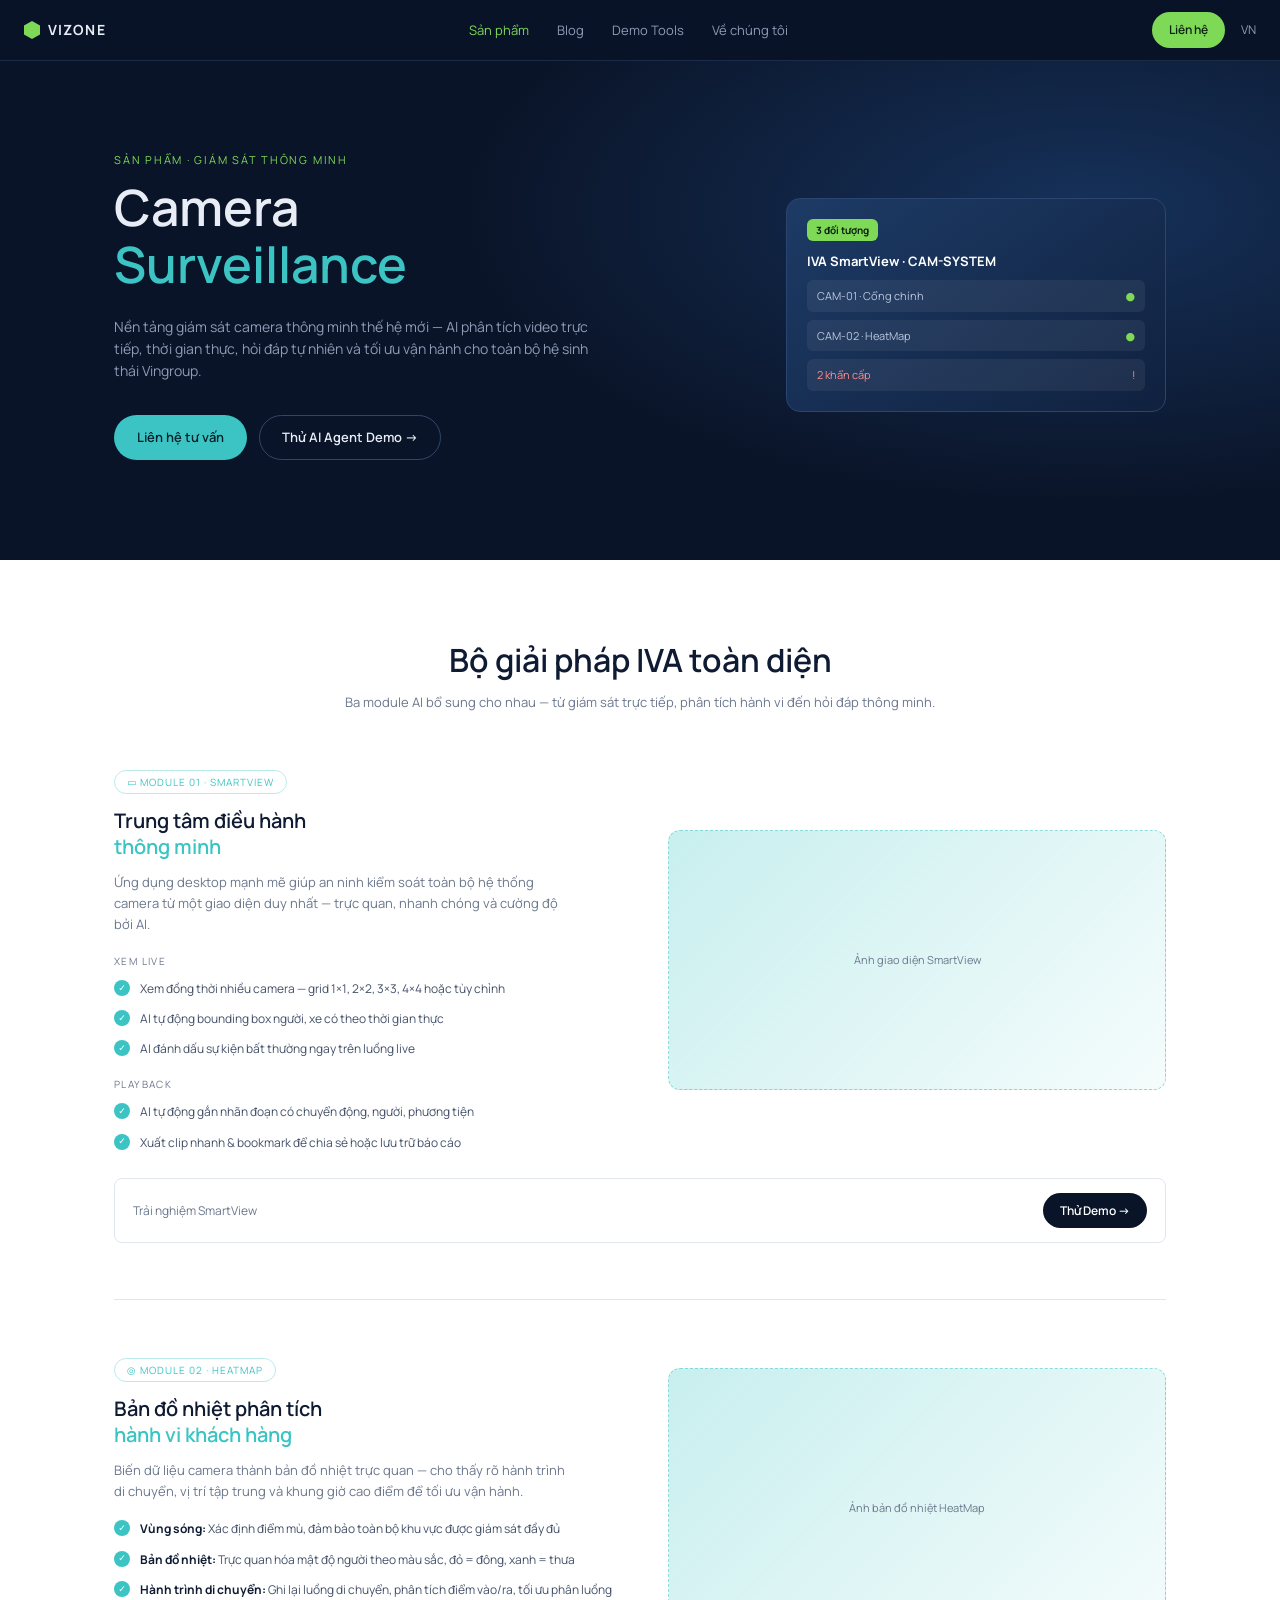
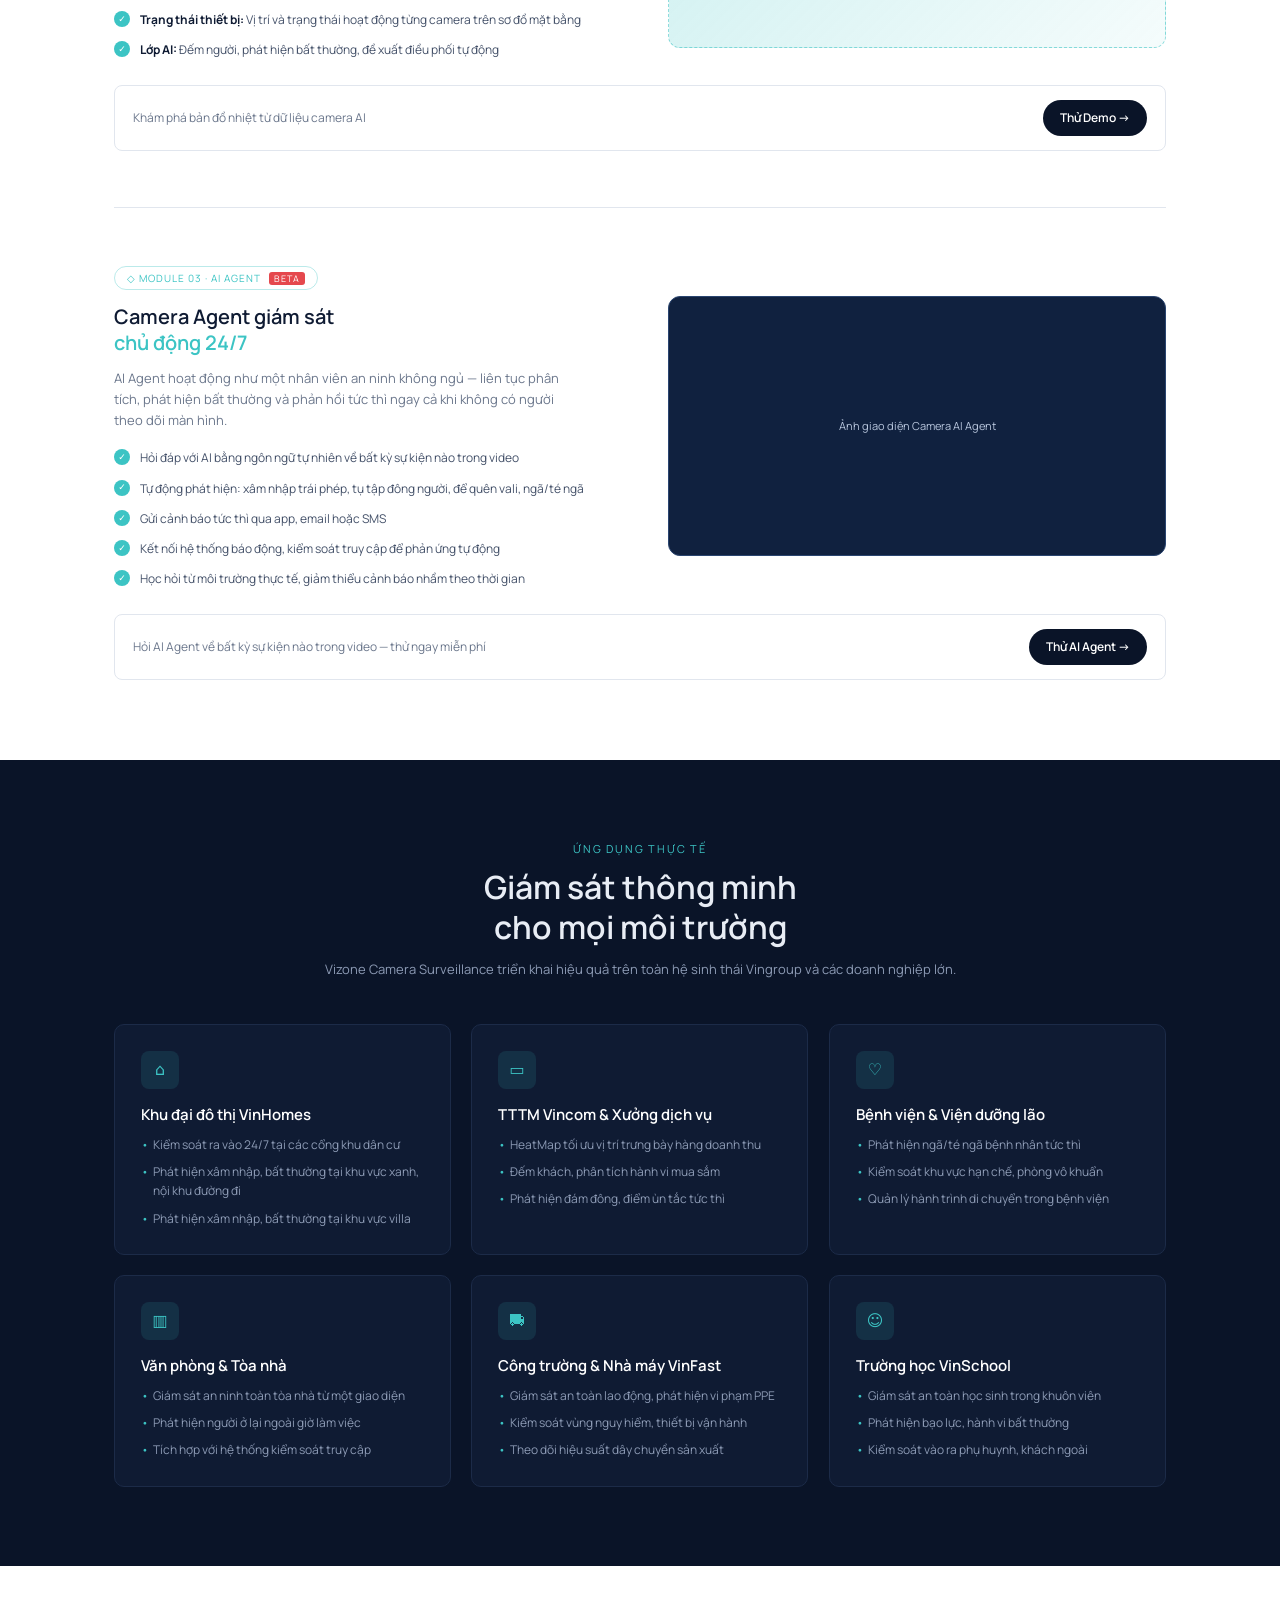
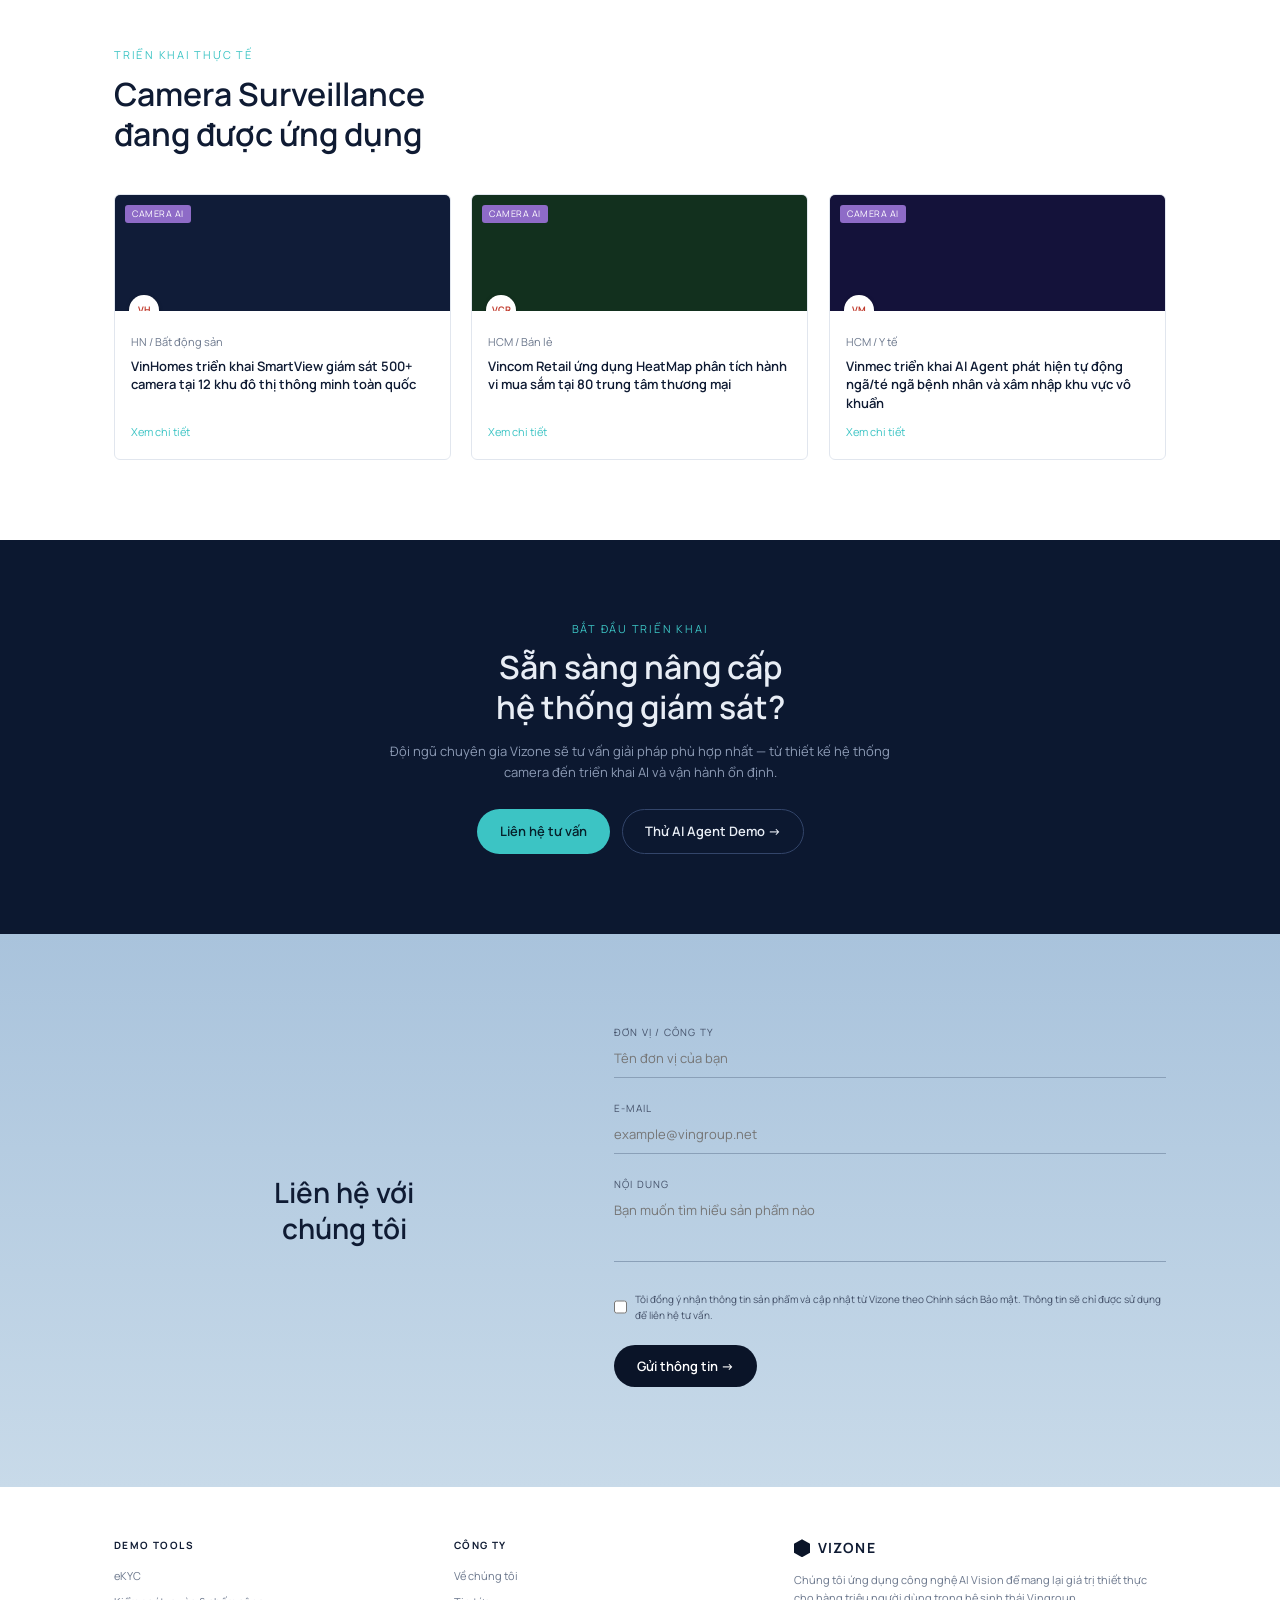
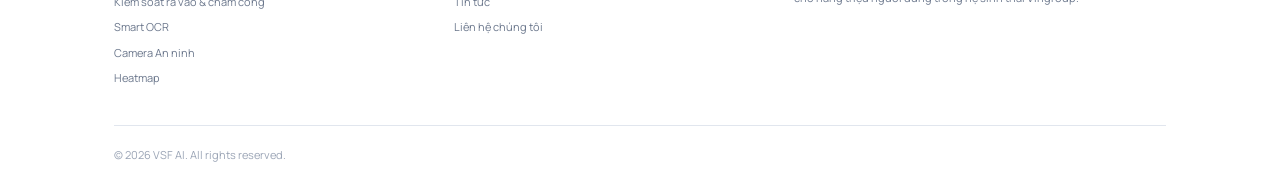
==== camera-surveillance.html @ 8b237621 "Add files via upload" ====
<!DOCTYPE html>
<html lang="vi">
<head>
<meta charset="UTF-8"><meta name="viewport" content="width=device-width, initial-scale=1">
<title>Camera Surveillance – Giám sát thông minh | Vizone</title>
<meta name="description" content="Vizone Camera Surveillance: SmartView, HeatMap và Camera AI Agent — giám sát camera thông minh bằng AI cho hệ sinh thái Vingroup.">
<link href="https://fonts.googleapis.com/css2?family=Manrope:wght@400;500;600;700&display=swap" rel="stylesheet">
<link rel="stylesheet" href="assets/style.css">
<script>if('IntersectionObserver' in window&&!matchMedia('(prefers-reduced-motion:reduce)').matches)document.documentElement.classList.add('js')</script>
</head>
<body data-page="camera">
<header></header>

<section class="hero"><div class="wrap">
  <div>
    <span class="eyebrow g">Sản phẩm · Giám sát thông minh</span>
    <h1>Camera<br><span>Surveillance</span></h1>
    <p>Nền tảng giám sát camera thông minh thế hệ mới — AI phân tích video trực tiếp, thời gian thực, hỏi đáp tự nhiên và tối ưu vận hành cho toàn bộ hệ sinh thái Vingroup.</p>
    <div class="btns"><a class="btn btn-teal" href="#lien-he">Liên hệ tư vấn</a><a class="btn btn-ghost" href="#module-3">Thử AI Agent Demo →</a></div>
  </div>
  <div class="mock"><span class="tagok">3 đối tượng</span><b>IVA SmartView · CAM-SYSTEM</b><div class="row"><span>CAM-01 · Cổng chính</span><em>●</em></div><div class="row"><span>CAM-02 · HeatMap</span><em>●</em></div><div class="row" style="color:#ff8c8c"><span>2 khẩn cấp</span><span>!</span></div></div>
</div></section>

<section class="sec white"><div class="wrap">
  <div class="head" style="margin-bottom:56px"><h2 class="t">Bộ giải pháp IVA toàn diện</h2><p>Ba module AI bổ sung cho nhau — từ giám sát trực tiếp, phân tích hành vi đến hỏi đáp thông minh.</p></div>

  <div class="split">
    <div><span class="pill">▭ Module 01 · SmartView</span><h3 class="t">Trung tâm điều hành<br><span style="color:var(--teal)">thông minh</span></h3>
      <p class="lead" style="margin:12px 0 0">Ứng dụng desktop mạnh mẽ giúp an ninh kiểm soát toàn bộ hệ thống camera từ một giao diện duy nhất — trực quan, nhanh chóng và cường độ bởi AI.</p>
      <div class="sub">Xem live</div>
      <ul class="chk"><li>Xem đồng thời nhiều camera — grid 1×1, 2×2, 3×3, 4×4 hoặc tùy chỉnh</li><li>AI tự động bounding box người, xe có theo thời gian thực</li><li>AI đánh dấu sự kiện bất thường ngay trên luồng live</li></ul>
      <div class="sub">Playback</div>
      <ul class="chk"><li>AI tự động gắn nhãn đoạn có chuyển động, người, phương tiện</li><li>Xuất clip nhanh &amp; bookmark để chia sẻ hoặc lưu trữ báo cáo</li></ul></div>
    <div class="art" style="min-height:260px">Ảnh giao diện SmartView</div>
  </div>
  <div class="cta-bar"><span>Trải nghiệm SmartView</span><a class="btn btn-dark btn-sm" href="#">Thử Demo →</a></div>
  <hr class="sep">

  <div class="split rev">
    <div class="art" style="min-height:280px">Ảnh bản đồ nhiệt HeatMap</div>
    <div><span class="pill">◎ Module 02 · HeatMap</span><h3 class="t">Bản đồ nhiệt phân tích<br><span style="color:var(--teal)">hành vi khách hàng</span></h3>
      <p class="lead" style="margin:12px 0 18px">Biến dữ liệu camera thành bản đồ nhiệt trực quan — cho thấy rõ hành trình di chuyển, vị trí tập trung và khung giờ cao điểm để tối ưu vận hành.</p>
      <ul class="chk"><li><b>Vùng sóng:</b> Xác định điểm mù, đảm bảo toàn bộ khu vực được giám sát đầy đủ</li><li><b>Bản đồ nhiệt:</b> Trực quan hóa mật độ người theo màu sắc, đỏ = đông, xanh = thưa</li><li><b>Hành trình di chuyển:</b> Ghi lại luồng di chuyển, phân tích điểm vào/ra, tối ưu phân luồng</li><li><b>Trạng thái thiết bị:</b> Vị trí và trạng thái hoạt động từng camera trên sơ đồ mặt bằng</li><li><b>Lớp AI:</b> Đếm người, phát hiện bất thường, đề xuất điều phối tự động</li></ul></div>
  </div>
  <div class="cta-bar"><span>Khám phá bản đồ nhiệt từ dữ liệu camera AI</span><a class="btn btn-dark btn-sm" href="#">Thử Demo →</a></div>
  <hr class="sep" id="module-3">

  <div class="split">
    <div><span class="pill beta">◇ Module 03 · AI Agent</span><h3 class="t">Camera Agent giám sát<br><span style="color:var(--teal)">chủ động 24/7</span></h3>
      <p class="lead" style="margin:12px 0 18px">AI Agent hoạt động như một nhân viên an ninh không ngủ — liên tục phân tích, phát hiện bất thường và phản hồi tức thì ngay cả khi không có người theo dõi màn hình.</p>
      <ul class="chk"><li>Hỏi đáp với AI bằng ngôn ngữ tự nhiên về bất kỳ sự kiện nào trong video</li><li>Tự động phát hiện: xâm nhập trái phép, tụ tập đông người, để quên vali, ngã/té ngã</li><li>Gửi cảnh báo tức thì qua app, email hoặc SMS</li><li>Kết nối hệ thống báo động, kiểm soát truy cập để phản ứng tự động</li><li>Học hỏi từ môi trường thực tế, giảm thiểu cảnh báo nhầm theo thời gian</li></ul></div>
    <div class="art" style="min-height:260px;background:#10213f;border-style:solid;border-color:#2a4570;color:#b9c7de">Ảnh giao diện Camera AI Agent</div>
  </div>
  <div class="cta-bar"><span>Hỏi AI Agent về bất kỳ sự kiện nào trong video — thử ngay miễn phí</span><a class="btn btn-dark btn-sm" href="#">Thử AI Agent →</a></div>
</div></section>

<section class="sec dark"><div class="wrap">
  <div class="head"><span class="eyebrow">Ứng dụng thực tế</span><h2 class="t">Giám sát thông minh<br>cho mọi môi trường</h2><p>Vizone Camera Surveillance triển khai hiệu quả trên toàn hệ sinh thái Vingroup và các doanh nghiệp lớn.</p></div>
  <div class="g3">
    <div class="card"><div class="ico">⌂</div><h3>Khu đại đô thị VinHomes</h3><ul><li>Kiểm soát ra vào 24/7 tại các cổng khu dân cư</li><li>Phát hiện xâm nhập, bất thường tại khu vực xanh, nội khu đường đi</li><li>Phát hiện xâm nhập, bất thường tại khu vực villa</li></ul></div>
    <div class="card"><div class="ico">▭</div><h3>TTTM Vincom &amp; Xưởng dịch vụ</h3><ul><li>HeatMap tối ưu vị trí trưng bày hàng doanh thu</li><li>Đếm khách, phân tích hành vi mua sắm</li><li>Phát hiện đám đông, điểm ùn tắc tức thì</li></ul></div>
    <div class="card"><div class="ico">♡</div><h3>Bệnh viện &amp; Viện dưỡng lão</h3><ul><li>Phát hiện ngã/té ngã bệnh nhân tức thì</li><li>Kiểm soát khu vực hạn chế, phòng vô khuẩn</li><li>Quản lý hành trình di chuyển trong bệnh viện</li></ul></div>
    <div class="card"><div class="ico">▥</div><h3>Văn phòng &amp; Tòa nhà</h3><ul><li>Giám sát an ninh toàn tòa nhà từ một giao diện</li><li>Phát hiện người ở lại ngoài giờ làm việc</li><li>Tích hợp với hệ thống kiểm soát truy cập</li></ul></div>
    <div class="card"><div class="ico">⛟</div><h3>Công trường &amp; Nhà máy VinFast</h3><ul><li>Giám sát an toàn lao động, phát hiện vi phạm PPE</li><li>Kiểm soát vùng nguy hiểm, thiết bị vận hành</li><li>Theo dõi hiệu suất dây chuyền sản xuất</li></ul></div>
    <div class="card"><div class="ico">☺</div><h3>Trường học VinSchool</h3><ul><li>Giám sát an toàn học sinh trong khuôn viên</li><li>Phát hiện bạo lực, hành vi bất thường</li><li>Kiểm soát vào ra phụ huynh, khách ngoài</li></ul></div>
  </div>
</div></section>

<section class="sec white"><div class="wrap">
  <span class="eyebrow">Triển khai thực tế</span><h2 class="t lh">Camera Surveillance<br>đang được ứng dụng</h2>
  <div class="cases" data-cases="cam"></div>
</div></section>

<section class="sec navy2" style="text-align:center"><div class="wrap">
  <span class="eyebrow">Bắt đầu triển khai</span><h2 class="t">Sẵn sàng nâng cấp<br>hệ thống giám sát?</h2>
  <p class="lead" style="max-width:520px;margin:14px auto 26px">Đội ngũ chuyên gia Vizone sẽ tư vấn giải pháp phù hợp nhất — từ thiết kế hệ thống camera đến triển khai AI và vận hành ổn định.</p>
  <div class="btns" style="justify-content:center"><a class="btn btn-teal" href="#lien-he">Liên hệ tư vấn</a><a class="btn btn-ghost" href="#module-3">Thử AI Agent Demo →</a></div>
</div></section>

<section class="contact" id="lien-he"></section>
<footer></footer>
<script src="assets/main.js"></script>
</body>
</html>
---- assets/style.css ----
:root{--navy:#0a1428;--navy2:#0f1b33;--line:#1c2b48;--teal:#3cc4c4;--green:#7ed957;--text:#e8edf5;--muted:#8d9bb5;--pale:#eef3f9;--ink:#0f1b33;--body:#445169;--soft:#6b778c;--border:#e1e6ee}
*{box-sizing:border-box;margin:0;padding:0}
html{scroll-behavior:smooth}
body{font-family:'Manrope',system-ui,sans-serif;background:var(--navy);color:var(--text);line-height:1.6;-webkit-font-smoothing:antialiased}
a{color:inherit;text-decoration:none}
img{max-width:100%;display:block}
.wrap{max-width:1100px;margin:0 auto;padding:0 24px}
.btn{display:inline-flex;align-items:center;gap:8px;padding:11px 22px;border-radius:999px;font-weight:600;font-size:13px;border:1px solid transparent;cursor:pointer;font-family:inherit;transition:.2s}
.btn-teal{background:var(--teal);color:#06202a}.btn-teal:hover{background:#5fd6d6}
.btn-ghost{border-color:#33456a;color:var(--text);background:transparent}.btn-ghost:hover{border-color:var(--teal)}
.btn-dark{background:var(--navy);color:#fff}.btn-green{background:var(--green);color:#0a2010}
.btn-sm{padding:7px 16px;font-size:12px}
/* header */
header{position:sticky;top:0;z-index:20;background:rgba(10,20,40,.94);backdrop-filter:blur(8px);border-bottom:1px solid var(--line)}
header .in{display:flex;align-items:center;justify-content:space-between;height:60px;max-width:1280px;margin:0 auto;padding:0 24px}
.logo{display:flex;align-items:center;gap:8px;font-weight:700;letter-spacing:.08em;font-size:14px}
.logo i{width:16px;height:18px;background:var(--green);clip-path:polygon(50% 0,100% 25%,100% 75%,50% 100%,0 75%,0 25%)}
nav{display:flex;gap:28px;font-size:13px;color:var(--muted)}
nav>a,nav .dd>a{display:block;padding:20px 0}
nav a:hover,nav a.on{color:var(--green)}
.dd{position:relative}
.dd-menu{display:none;position:absolute;top:100%;left:-16px;min-width:230px;background:var(--navy2);border:1px solid var(--line);border-radius:10px;padding:8px}
.dd:hover .dd-menu,.dd:focus-within .dd-menu{display:block}
.dd-menu a{display:block;padding:9px 12px;border-radius:6px;font-size:12px}
.dd-menu a:hover{background:var(--line);color:#fff}
.nav-r{display:flex;gap:16px;align-items:center;font-size:12px;color:var(--muted)}
/* sections */
.sec{padding:80px 0}
.dark{background:var(--navy);color:var(--text)}.navy2{background:#0c1830;color:var(--text)}
.white{background:#fff;color:var(--ink)}.pale{background:var(--pale);color:var(--ink)}
.purple{background:#241344;color:#fff}
.grad{background:linear-gradient(180deg,#a9c3dc,#c8dae9);color:var(--ink)}
.eyebrow{display:block;color:var(--teal);font-size:11px;letter-spacing:.16em;text-transform:uppercase;margin-bottom:10px}
.eyebrow.g{color:var(--green)}
h2.t{font-size:clamp(24px,3vw,32px);font-weight:600;line-height:1.25}
h3.t{font-size:20px;font-weight:600;line-height:1.3}
.head{text-align:center;max-width:640px;margin:0 auto 44px}
.head p,.lead{color:var(--muted);font-size:13px;margin-top:12px}
.white .head p,.pale .head p,.white .lead,.pale .lead{color:var(--soft)}
.lh{margin-bottom:40px}
/* hero */
.hero{padding:90px 0 100px;background:radial-gradient(900px 420px at 85% 30%,#16315a 0,transparent 70%),var(--navy)}
.hero .wrap{display:grid;grid-template-columns:1.1fr 1fr;gap:40px;align-items:center}
.hero h1{font-size:clamp(34px,5vw,50px);line-height:1.15;font-weight:600}
.hero h1 span{color:var(--teal)}
.hero p{max-width:480px;color:var(--muted);font-size:14px;margin:22px 0 32px}
.btns{display:flex;gap:12px;flex-wrap:wrap}
.mock{border-radius:14px;background:linear-gradient(145deg,#1d3b66,#10213f);border:1px solid #2a4570;padding:20px;min-height:170px;font-size:11px;color:#b9c7de;max-width:380px;margin-left:auto;width:100%}
.mock b{display:block;color:#fff;font-size:13px;margin-bottom:8px}
.mock .row{display:flex;justify-content:space-between;background:rgba(255,255,255,.06);border-radius:6px;padding:7px 10px;margin-top:8px}
.mock .row em{font-style:normal;color:var(--green);font-weight:700}
.tagok{display:inline-block;background:var(--green);color:#0a2010;border-radius:6px;padding:3px 9px;font-size:10px;font-weight:700;margin-bottom:10px}
/* tabs */
.tabs{background:#fff;border-bottom:1px solid var(--border)}
.tabs .wrap{display:flex;gap:6px}.tabs a{padding:14px 18px;font-size:12px;color:#8a95a8}.tabs a.on{color:var(--ink);border-bottom:2px solid var(--ink)}
/* grids & cards */
.g2{display:grid;grid-template-columns:repeat(2,1fr);gap:20px}
.g3{display:grid;grid-template-columns:repeat(3,1fr);gap:20px}
.g4{display:grid;grid-template-columns:repeat(4,1fr);gap:16px}
.card{background:#fff;border:1px solid var(--border);border-radius:10px;padding:26px}
.dark .card,.navy2 .card{background:var(--navy2);border-color:var(--line)}
.card h3{font-size:15px;font-weight:600;margin:14px 0 8px;color:var(--ink)}
.dark .card h3,.navy2 .card h3{color:#fff}
.card p,.card li{font-size:12px;color:var(--soft)}
.dark .card p,.dark .card li,.navy2 .card p,.navy2 .card li{color:var(--muted)}
.card ul{list-style:none;display:grid;gap:8px}
.card ul li{padding-left:12px;position:relative}.card ul li:before{content:"•";position:absolute;left:0;color:var(--teal)}
.card a.more{display:inline-block;margin-top:14px;font-size:11px;color:var(--teal)}
.ico{width:38px;height:38px;border-radius:8px;background:#d9f1f2;color:var(--teal);display:grid;place-items:center;font-size:16px}
.dark .ico,.navy2 .ico{background:rgba(60,196,196,.12)}
.num{font-size:30px;font-weight:700;color:#d5dbe6;line-height:1}
.nbox{width:30px;height:30px;border-radius:6px;background:var(--navy);color:#fff;font-size:11px;display:grid;place-items:center;flex:none}
.item{display:flex;gap:14px;align-items:flex-start}
.item h3{margin:0 0 6px}
.tech{display:flex;gap:12px;align-items:center;background:#fff;border:1px solid var(--border);border-radius:8px;padding:14px 16px;font-size:12px;font-weight:500;color:var(--ink)}
.tech .ico{width:28px;height:28px;font-size:12px}
ul.chk{list-style:none;display:grid;gap:11px}
ul.chk li{padding-left:26px;position:relative;font-size:12px;color:var(--body)}
.dark ul.chk li,.navy2 ul.chk li,.purple ul.chk li{color:var(--muted)}
ul.chk li:before{content:"✓";position:absolute;left:0;top:1px;width:16px;height:16px;border-radius:50%;background:var(--teal);color:#fff;font-size:9px;display:grid;place-items:center}
ul.chk li.no:before{content:"✕";background:#e5484d}ul.chk li.warn:before{content:"!";background:#d9a520}
ul.chk b{color:var(--ink)}.dark ul.chk b{color:#fff}
.split{display:grid;grid-template-columns:1fr 1fr;gap:56px;align-items:center}
.split.rev>:first-child{order:2}
.split p.lead{max-width:460px;margin-bottom:22px}
.art{min-height:210px;border-radius:12px;background:linear-gradient(135deg,rgba(60,196,196,.28),rgba(60,196,196,.05));border:1px dashed rgba(60,196,196,.55);display:grid;place-items:center;color:var(--soft);font-size:11px;text-align:center;padding:16px;overflow:hidden}
.art img{width:100%;height:100%;object-fit:cover}
.sub{font-size:10px;letter-spacing:.14em;text-transform:uppercase;color:var(--soft);margin:18px 0 10px}
.cta-bar{display:flex;justify-content:space-between;align-items:center;gap:12px;border:1px solid var(--border);border-radius:8px;padding:14px 18px;margin-top:26px;font-size:12px;color:var(--soft)}
.sep{border:0;border-top:1px solid var(--border);margin:56px 0}
.pill{display:inline-block;font-size:10px;letter-spacing:.1em;text-transform:uppercase;color:var(--teal);border:1px solid rgba(60,196,196,.35);border-radius:999px;padding:3px 12px;margin-bottom:14px}
.pill.beta:after{content:"BETA";margin-left:8px;background:#e5484d;color:#fff;border-radius:3px;padding:0 5px;font-size:9px}
/* compare */
.cmp{display:grid;grid-template-columns:1fr 1fr;gap:24px}
.panel{background:var(--navy2);border:1px solid var(--line);border-radius:12px;padding:28px;position:relative}
.panel.rec{border-top:2px solid var(--green)}
.panel h3{font-size:18px;font-weight:600;line-height:1.35;margin-bottom:10px}
.panel>p{font-size:12px;color:var(--muted)}
.tag-rec{position:absolute;right:18px;top:-1px;background:var(--green);color:#0a2010;font-size:10px;font-weight:700;padding:3px 10px;border-radius:0 0 6px 6px}
.flow{display:flex;gap:8px;background:rgba(0,0,0,.25);border:1px solid var(--line);border-radius:8px;padding:14px;margin:18px 0;font-size:10px;text-align:center;color:var(--muted)}
.flow span{flex:1;border:1px solid var(--line);border-radius:8px;padding:10px 4px}
.flow span:last-child{border-color:var(--teal);color:var(--teal)}
.chips{display:flex;gap:8px;flex-wrap:wrap;margin-bottom:14px}
.chips span{font-size:10px;border:1px solid var(--line);border-radius:6px;padding:3px 9px;color:var(--teal)}
.note{background:rgba(60,196,196,.08);border:1px solid rgba(60,196,196,.25);border-radius:8px;padding:12px 14px;font-size:11px;color:var(--muted);margin-top:16px}
.note b{display:block;font-size:10px;letter-spacing:.1em;text-transform:uppercase;color:var(--teal);margin-bottom:4px}
.banner{border:1px solid var(--line);border-radius:8px;padding:16px;text-align:center;font-size:12px;color:var(--muted);margin-top:28px}.banner a{color:var(--teal)}
/* devices, stats */
.dev .sk{font-size:10px;letter-spacing:.12em;color:var(--green);text-transform:uppercase}
.dev .spec{display:flex;justify-content:space-between;font-size:11px;color:var(--muted);padding:4px 0;border-bottom:1px solid var(--line)}
.dev .btn{width:100%;justify-content:center;margin-top:16px}
.big{display:flex;gap:18px;align-items:center;background:#fff;border:1px solid var(--border);border-radius:8px;padding:18px 22px;margin-bottom:14px}
.big b{font-size:28px;color:var(--teal);min-width:96px}.big span{font-size:12px;color:var(--soft)}.big span strong{display:block;color:var(--ink);font-size:13px}
.stat{display:flex;gap:18px;align-items:center;margin-bottom:26px;font-size:12px;color:var(--muted)}
.stat b{flex:none;width:54px;height:54px;border-radius:50%;border:1px solid var(--teal);display:grid;place-items:center;font-size:11px;color:#fff}
/* case cards */
.cases{display:grid;grid-template-columns:repeat(3,1fr);gap:20px}
.case{background:#fff;border:1px solid var(--border);border-radius:6px;overflow:hidden;font-size:11px;color:var(--soft);display:flex;flex-direction:column}
.case .img{height:116px;padding:10px;display:flex;gap:6px;align-items:flex-start;position:relative}
.case .img img{position:absolute;inset:0;width:100%;height:100%;object-fit:cover}
.case .lg{position:absolute;left:14px;bottom:-14px;width:30px;height:30px;border-radius:50%;background:#fff;color:#c0392b;font-size:9px;font-weight:700;display:grid;place-items:center;box-shadow:0 1px 4px rgba(0,0,0,.2)}
.tag{position:relative;z-index:1;color:#fff;font-size:9px;letter-spacing:.06em;padding:2px 7px;border-radius:3px;background:#555}
.tag.FACEID{background:#3b5bdb}.tag.EKYC{background:#0b6b4a}.tag.OCR{background:#8a8a0a}.tag.CAM{background:#8e6bc7}.tag.TECH{background:#555}
.case .body{padding:22px 16px 18px;display:flex;flex-direction:column;flex:1}
.case h4{font-size:13px;font-weight:600;color:var(--ink);margin:6px 0 10px;line-height:1.45}
.case p{font-size:11px;margin-bottom:10px}
.case a.more{margin-top:auto;color:var(--teal);font-size:11px}
.dark .case,.navy2 .case{background:var(--navy2);border-color:var(--line)}.dark .case h4,.navy2 .case h4{color:#fff}
/* contact & footer */
.contact{background:linear-gradient(180deg,#a9c3dc,#c8dae9);color:var(--ink);padding:90px 0}
.contact .wrap{display:grid;grid-template-columns:1fr 1.2fr;gap:40px;align-items:center}
.contact h2{font-size:28px;font-weight:600;line-height:1.3;text-align:center}
form{display:grid;gap:22px}
label{font-size:10px;letter-spacing:.12em;text-transform:uppercase;color:var(--body);display:block}
input,textarea{width:100%;background:none;border:0;border-bottom:1px solid #8aa0b8;padding:8px 0;font:inherit;font-size:13px;color:var(--ink);outline:none}
input:focus,textarea:focus{border-color:var(--teal)}
textarea{resize:none;height:70px}
.chkrow{display:flex;gap:8px;font-size:10px;color:var(--body);text-transform:none;letter-spacing:0}
.chkrow input{width:auto}
footer{background:#fff;color:var(--ink);padding:50px 0 24px;font-size:11px}
footer .wrap{display:grid;grid-template-columns:1fr 1fr 1.2fr;gap:30px}
footer h5{font-size:10px;letter-spacing:.14em;text-transform:uppercase;margin-bottom:14px}
footer a{display:block;margin-bottom:8px;color:var(--soft)}footer a:hover{color:var(--teal)}
footer .copy{grid-column:1/-1;border-top:1px solid var(--border);padding-top:20px;color:#9aa4b5}
footer .logo{margin-bottom:12px}footer p{color:var(--soft)}
/* home specifics */
.trust{padding:56px 0 24px;text-align:center}
.trust h2{font-size:20px;font-weight:600;max-width:560px;margin:0 auto 32px}
.logos{display:flex;gap:44px;justify-content:center;flex-wrap:wrap;font-weight:700;font-size:18px}
.std{padding:48px 0 70px;text-align:center}
.std h2{font-size:28px;font-weight:600;margin-bottom:12px}
.std p.s{font-size:12px;color:var(--soft);max-width:430px;margin:0 auto 22px}
.ticks{font-size:11px;color:#3e9a2f;display:flex;gap:28px;justify-content:center;flex-wrap:wrap;margin-bottom:32px}
.badges{display:flex;gap:24px;justify-content:center;flex-wrap:wrap}
.badge{width:220px;border:1px solid #d9dfe8;border-radius:12px;padding:18px 12px;font-size:10px;letter-spacing:.06em;color:#4a5670;text-transform:uppercase}
.badge b{display:block;font-size:24px;color:var(--navy);letter-spacing:0;margin:4px 0}
.pcard{display:grid;grid-template-columns:1.2fr 1fr;gap:20px;align-items:center;background:var(--navy2);border:1px solid var(--line);border-radius:10px;padding:32px;margin-bottom:20px}
.pcard h3{font-size:16px;font-weight:600;margin-bottom:10px;display:flex;align-items:center;gap:12px;line-height:1.35}
.dots{display:grid;grid-template-columns:repeat(2,9px);gap:3px}.dots i{width:9px;height:9px;border-radius:50%;background:var(--c)}
.pcard p{font-size:12px;color:var(--muted);max-width:380px;margin-bottom:16px}.pcard a{font-size:12px;color:var(--c)}
.pcard .art{--c:inherit;min-height:150px;background:linear-gradient(135deg,color-mix(in srgb,var(--c) 28%,transparent),transparent 70%);border-color:color-mix(in srgb,var(--c) 45%,transparent)}
.flexbar{background:#0c1830;border-radius:8px;display:flex;justify-content:space-between;align-items:center;gap:16px;flex-wrap:wrap;padding:30px 32px;margin-top:50px}
.flexbar b{font-size:18px;font-weight:600;display:block}
.rings{width:200px;height:200px;margin:auto;border-radius:50%;background:radial-gradient(circle,var(--teal) 0 8px,transparent 9px),repeating-radial-gradient(circle,transparent 0 16px,#b6e3e6 17px 18px)}
.ilist{list-style:none;display:grid;gap:14px;font-size:12px;color:var(--body);max-width:500px}
.ilist li{padding-left:22px;position:relative}.ilist li:before{content:"";position:absolute;left:0;top:6px;width:9px;height:9px;border-radius:50%;border:2px solid var(--teal)}
.ilist b{color:var(--teal);font-weight:600}
/* blog */
.bhead{display:grid;grid-template-columns:1.1fr 1fr;gap:40px;align-items:start;padding:50px 0 36px}
.bhead h1{font-size:44px;font-weight:700;line-height:1.1;margin-bottom:12px}
.feat{display:grid;grid-template-columns:1fr 1.5fr 1fr;gap:20px;padding-bottom:60px}
.fl{display:grid;gap:16px}
.fcard{border-radius:10px;overflow:hidden;position:relative;min-height:150px;display:flex;align-items:flex-end;padding:16px;background:var(--bg,#12213f);color:#fff}
.fcard.lg{min-height:100%}.fcard small{display:block;font-size:10px;letter-spacing:.1em;text-transform:uppercase;opacity:.75;margin-bottom:6px}
.fcard b{font-size:13px;line-height:1.4;display:block}.fcard.lg b{font-size:22px}
.flist a{display:block;padding:14px 0;border-bottom:1px solid var(--border);font-size:12px;font-weight:600}
.flist a:first-child{padding-top:0}.flist small{display:block;font-size:10px;letter-spacing:.1em;color:#8a95a8;text-transform:uppercase;font-weight:500}
.fbar{border-top:1px solid var(--border);border-bottom:1px solid var(--border);padding:16px 0}
.fbar .wrap{display:flex;gap:10px;flex-wrap:wrap}
.chip{font-size:12px;padding:7px 16px;border:1px solid #cdd5e1;border-radius:999px;background:#fff;color:var(--body);cursor:pointer;font-family:inherit}
.chip.on{background:#d9f1f2;border-color:var(--teal);color:#0b6b6b}
.posts{padding:40px 0 60px;background:#f6f8fb}
.pgrid{display:grid;grid-template-columns:repeat(3,1fr);gap:26px;align-items:start}
.collect{background:#e9f6f8;border:1px solid #bfe3e8;border-radius:10px;overflow:hidden}
.collect .img{height:110px;background:#10213f}.collect .body{padding:16px}
.collect small{color:var(--teal);font-size:10px;letter-spacing:.1em;text-transform:uppercase}
.collect h4{font-size:15px;margin:6px 0;color:var(--ink)}.collect p{font-size:11px;color:var(--soft);margin-bottom:12px}
.more-wrap{text-align:center;margin-top:40px}
.nl{background:#b5cade;color:var(--ink);padding:70px 0}
.nl .wrap{display:flex;justify-content:space-between;align-items:center;gap:30px;flex-wrap:wrap}
.nl h2{font-size:28px;font-weight:600;line-height:1.35;margin-bottom:12px}.nl p{font-size:12px;color:var(--body);max-width:480px;margin-bottom:18px}
.awards{display:flex;gap:14px}.awards i{width:64px;height:64px;border-radius:50%;background:#f0a020;color:#fff;font-size:8px;display:grid;place-items:center;text-align:center;font-style:normal;font-weight:700}
.awards i+i{background:#3a1b6e}
@media(max-width:860px){nav,.nav-r span{display:none}.sec{padding:56px 0}.hero .wrap,.split,.cmp,.contact .wrap,footer .wrap,.pcard,.bhead,.feat{grid-template-columns:1fr}.split.rev>:first-child{order:0}.g2,.g3,.g4,.cases,.pgrid{grid-template-columns:1fr}.mock{margin:0}}
@media(prefers-reduced-motion:reduce){*{transition:none!important;scroll-behavior:auto!important}}

/* ===== Hiệu ứng chuyển động ===== */
[id]{scroll-margin-top:72px}
header{transition:box-shadow .3s,background .3s}
header.scrolled{box-shadow:0 8px 28px rgba(0,0,0,.28);background:rgba(10,20,40,.98)}
#prog{position:fixed;top:0;left:0;right:0;height:2px;z-index:30;background:linear-gradient(90deg,var(--teal),var(--green));transform-origin:0 50%;transform:scaleX(0)}
/* hiện dần khi cuộn tới (chỉ bật khi trình duyệt hỗ trợ và người dùng không tắt chuyển động) */
.js .rv{opacity:0;transform:translateY(30px);transition:none;will-change:opacity,transform}
.js.ready .rv{transition:opacity .8s cubic-bezier(.22,.61,.36,1),transform .8s cubic-bezier(.22,.61,.36,1);transition-delay:var(--d,0s)}
.js .rv.l{transform:translateX(-36px)}
.js .rv.r{transform:translateX(36px)}
.js .rv.in{opacity:1;transform:none}
/* hover */
.card,.case,.pcard,.panel,.tech,.big,.badge,.fcard,.collect,.item{transition:transform .35s cubic-bezier(.22,.61,.36,1),box-shadow .35s,border-color .35s}
.card:hover,.case:hover,.tech:hover,.big:hover,.badge:hover,.fcard:hover,.collect:hover{transform:translateY(-6px);box-shadow:0 16px 36px rgba(10,20,40,.14)}
.dark .card:hover,.navy2 .card:hover,.dark .case:hover,.panel:hover,.pcard:hover{transform:translateY(-6px);box-shadow:0 18px 40px rgba(0,0,0,.45);border-color:rgba(60,196,196,.5)}
.pcard:hover{border-color:var(--c)}
.btn{transition:transform .25s,box-shadow .25s,background .25s,border-color .25s}
.btn:hover{transform:translateY(-2px);box-shadow:0 8px 20px rgba(0,0,0,.22)}
.case .img{overflow:hidden}.case .img img{transition:transform .6s}.case:hover .img img{transform:scale(1.06)}
.ico{transition:transform .35s,background .35s}.card:hover .ico{transform:scale(1.12) rotate(-4deg)}
.logos span{transition:transform .3s}.logos span:hover{transform:scale(1.08)}
/* trôi nhẹ */
.mock.float{animation:float 6s ease-in-out infinite}
@keyframes float{50%{transform:translateY(-10px)}}
@keyframes fadeup{from{opacity:0;transform:translateY(22px)}to{opacity:1;transform:none}}
.pgrid.again>*{animation:fadeup .55s both;animation-delay:calc(var(--i,0)*70ms)}
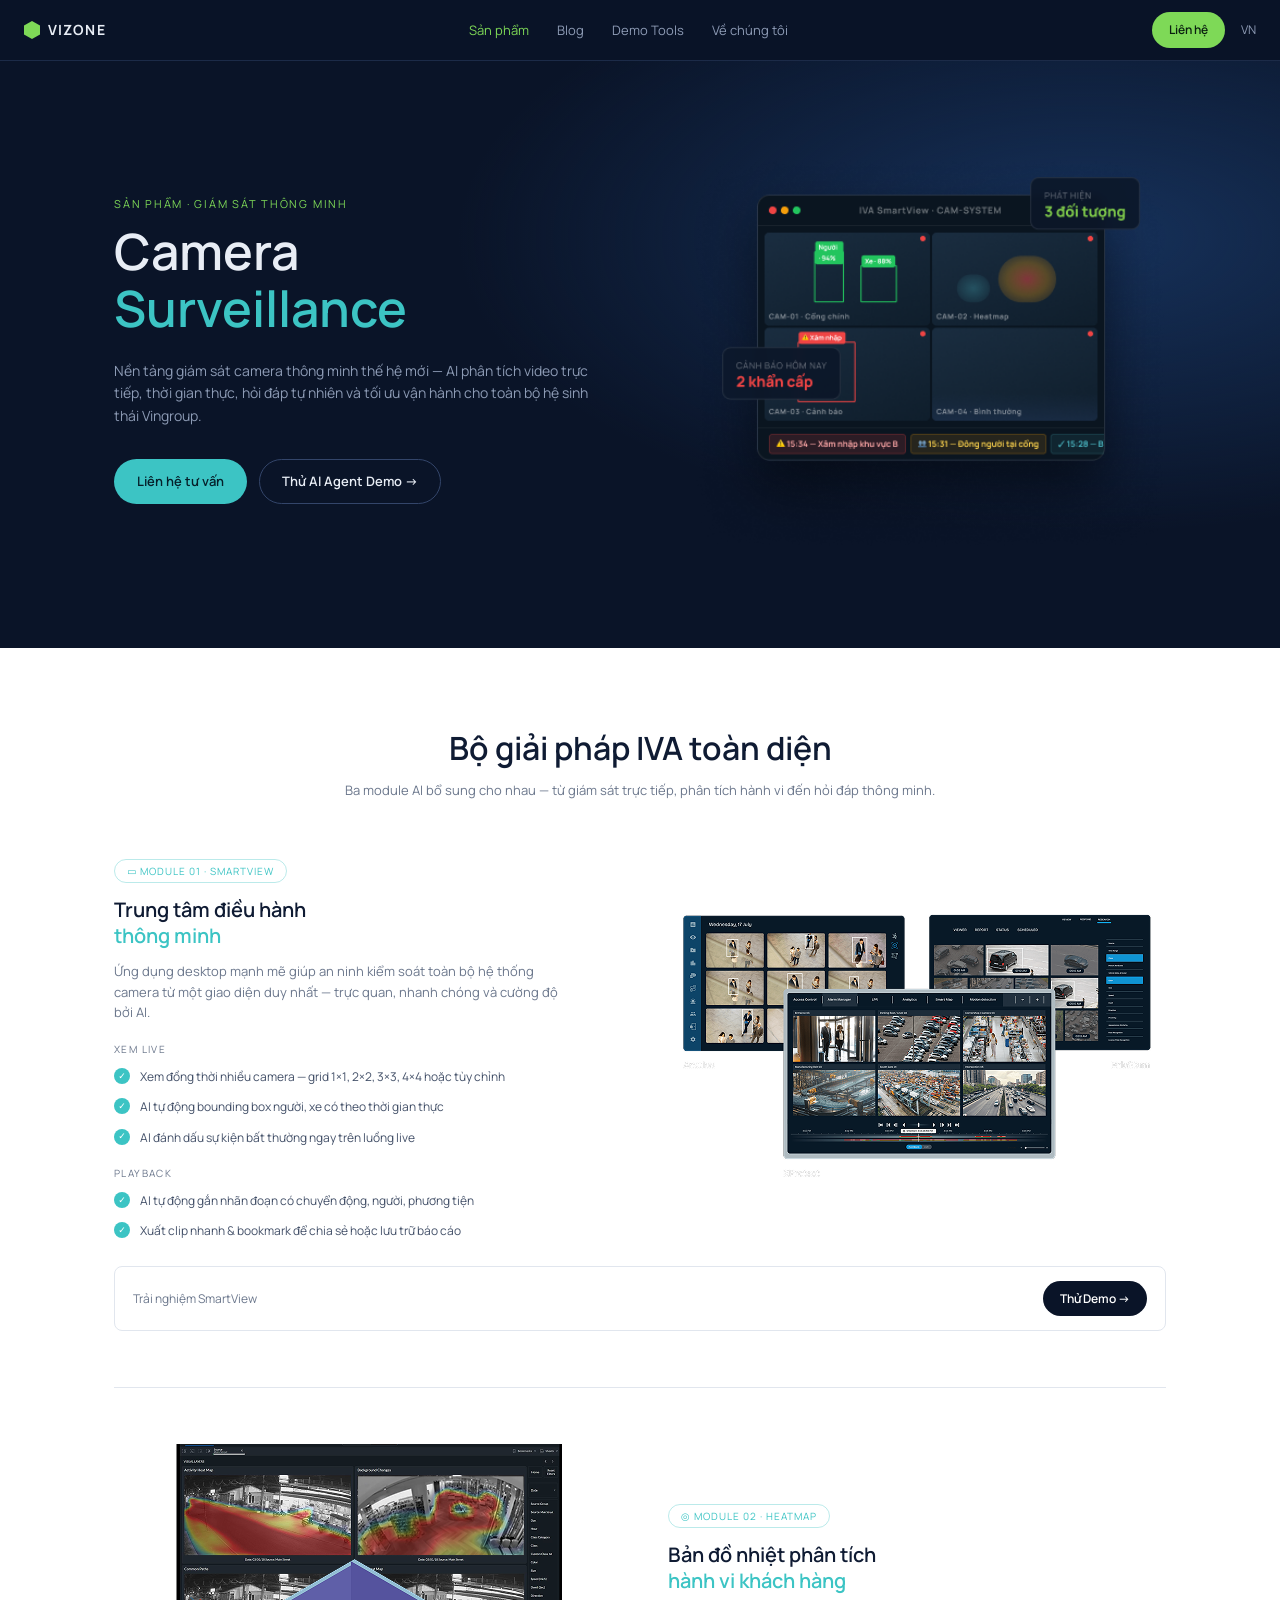
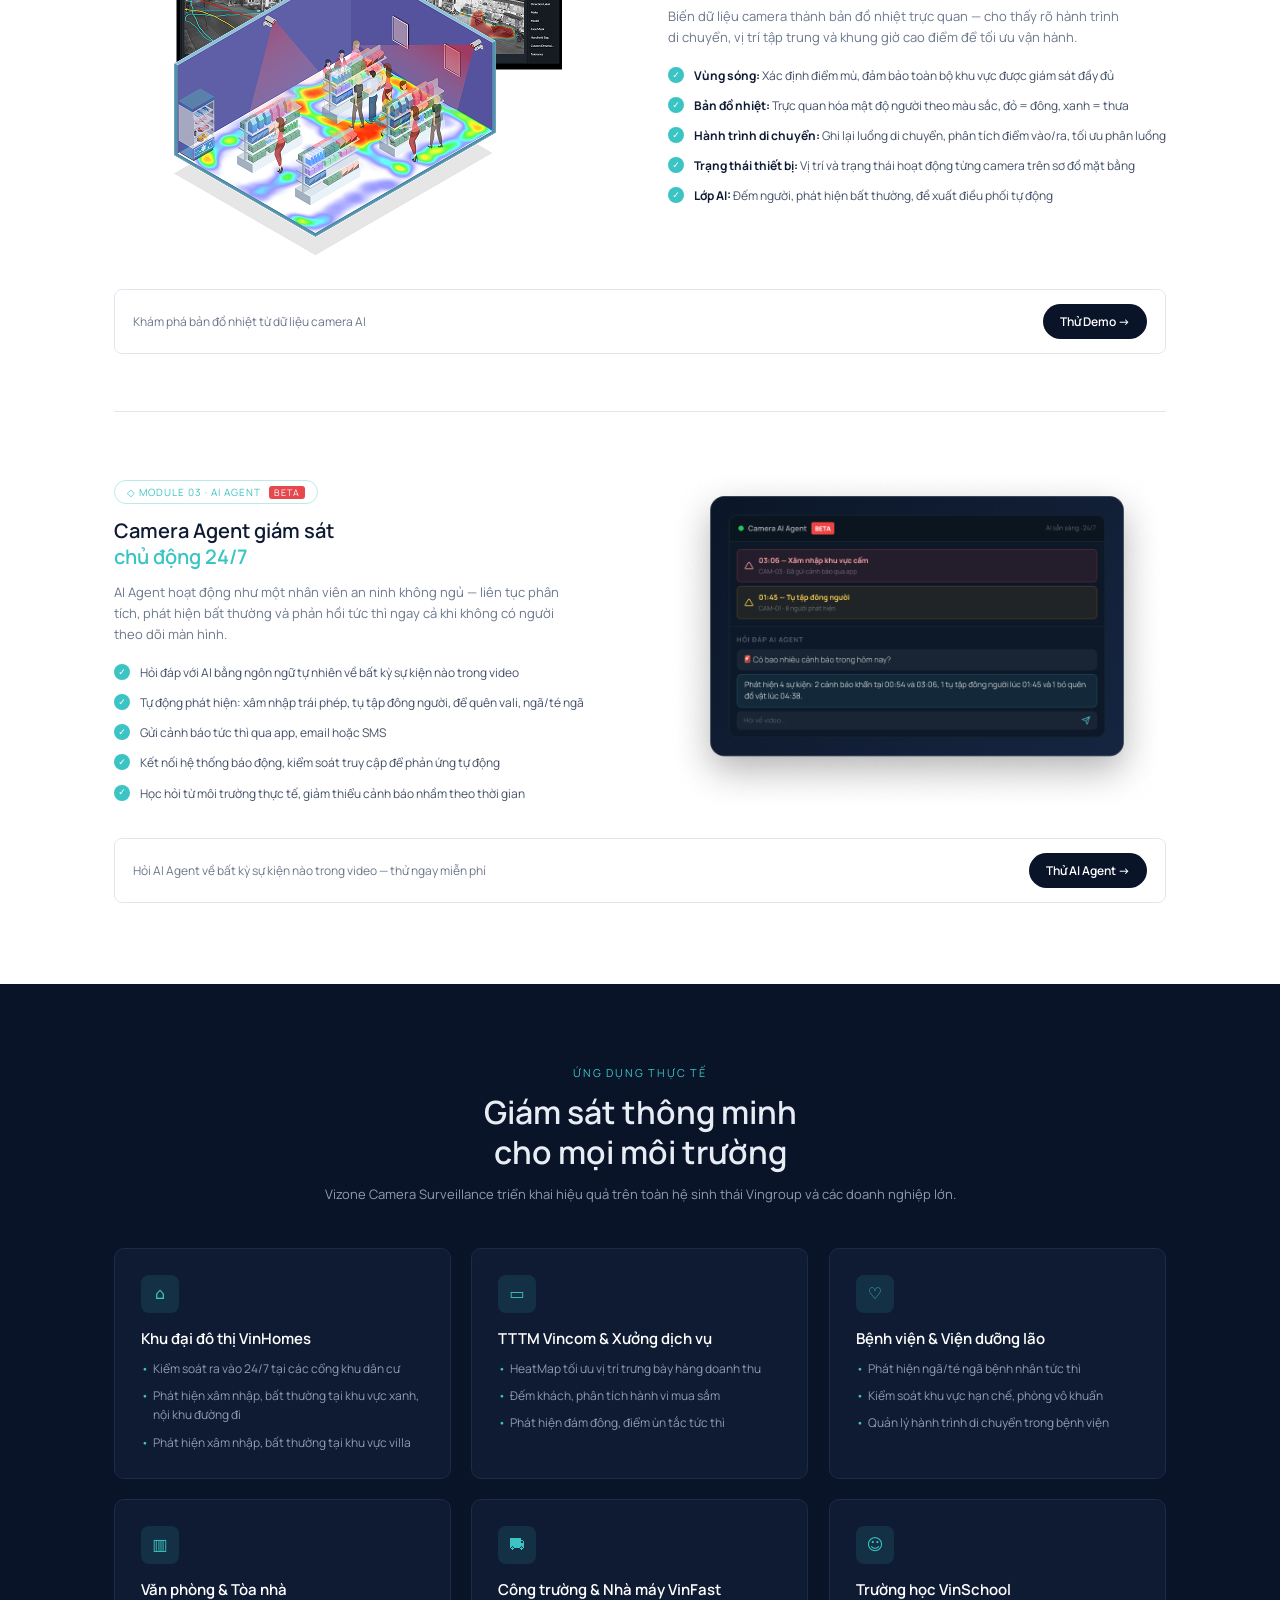
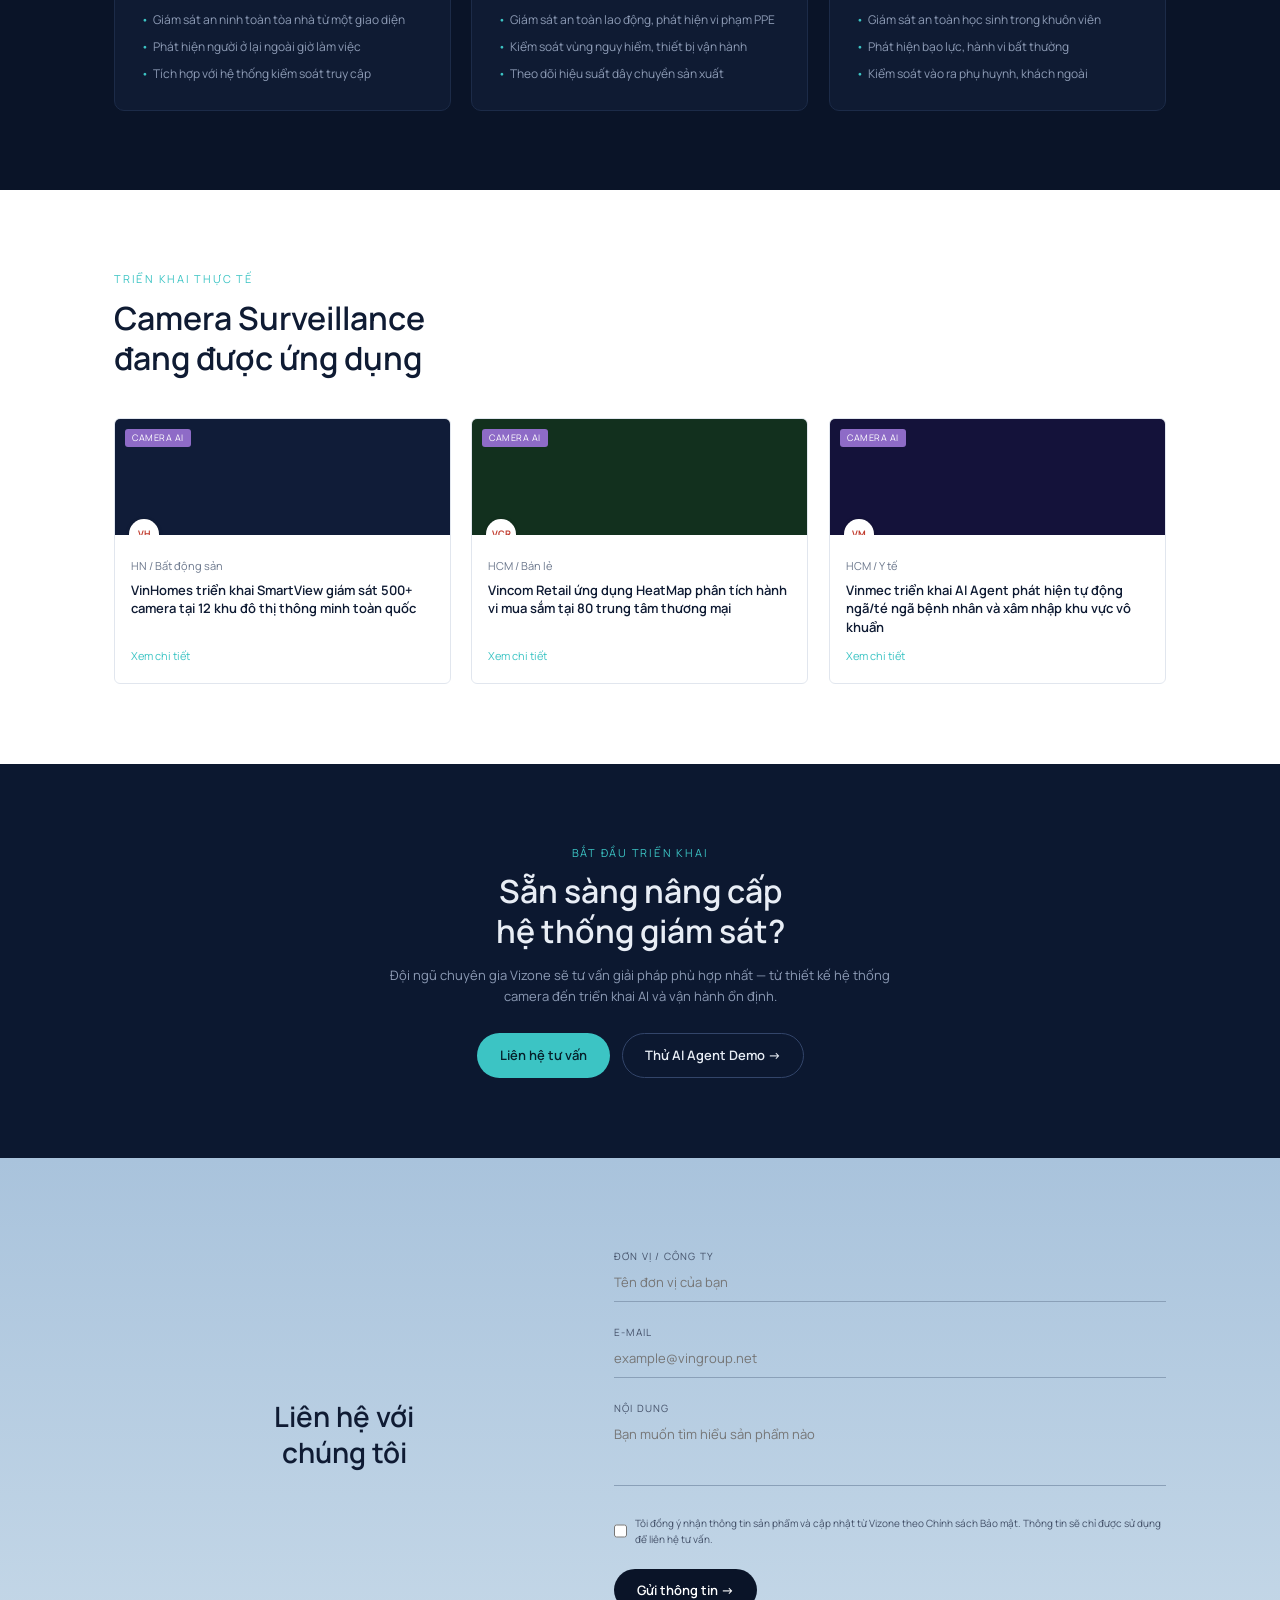
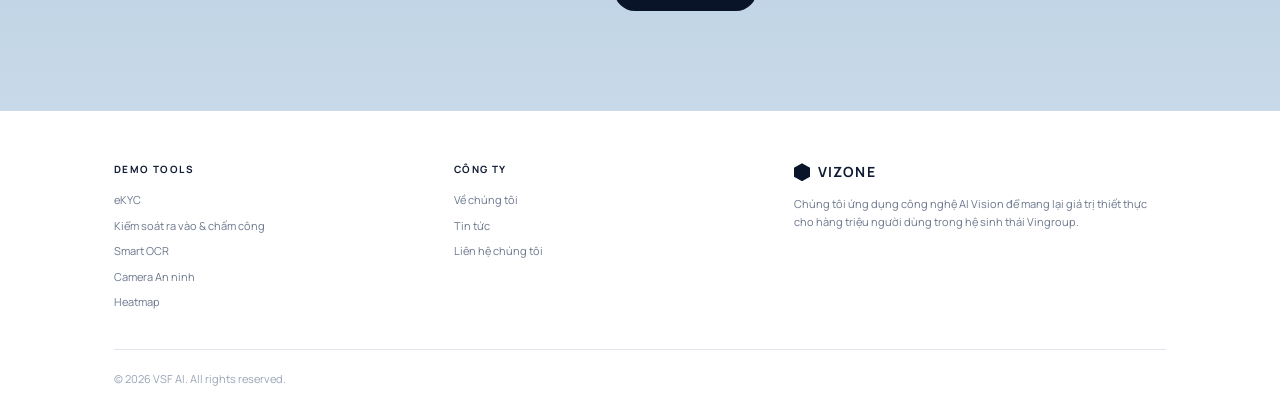
==== commit 4b9fae7b: "Add files via upload" ====
--- a/camera-surveillance.html
+++ b/camera-surveillance.html
@@ -18,7 +18,7 @@
     <p>Nền tảng giám sát camera thông minh thế hệ mới — AI phân tích video trực tiếp, thời gian thực, hỏi đáp tự nhiên và tối ưu vận hành cho toàn bộ hệ sinh thái Vingroup.</p>
     <div class="btns"><a class="btn btn-teal" href="#lien-he">Liên hệ tư vấn</a><a class="btn btn-ghost" href="#module-3">Thử AI Agent Demo →</a></div>
   </div>
-  <div class="mock"><span class="tagok">3 đối tượng</span><b>IVA SmartView · CAM-SYSTEM</b><div class="row"><span>CAM-01 · Cổng chính</span><em>●</em></div><div class="row"><span>CAM-02 · HeatMap</span><em>●</em></div><div class="row" style="color:#ff8c8c"><span>2 khẩn cấp</span><span>!</span></div></div>
+  <img class="hero-art" src="images/camera-hero.png" alt="IVA SmartView – Giám sát camera thông minh">
 </div></section>
 
 <section class="sec white"><div class="wrap">
@@ -31,13 +31,13 @@
       <ul class="chk"><li>Xem đồng thời nhiều camera — grid 1×1, 2×2, 3×3, 4×4 hoặc tùy chỉnh</li><li>AI tự động bounding box người, xe có theo thời gian thực</li><li>AI đánh dấu sự kiện bất thường ngay trên luồng live</li></ul>
       <div class="sub">Playback</div>
       <ul class="chk"><li>AI tự động gắn nhãn đoạn có chuyển động, người, phương tiện</li><li>Xuất clip nhanh &amp; bookmark để chia sẻ hoặc lưu trữ báo cáo</li></ul></div>
-    <div class="art" style="min-height:260px">Ảnh giao diện SmartView</div>
+    <div class="art"><img src="images/camera-trungtamdieuhanh.png" alt="Trung tâm điều hành thông minh SmartView" loading="lazy"></div>
   </div>
   <div class="cta-bar"><span>Trải nghiệm SmartView</span><a class="btn btn-dark btn-sm" href="#">Thử Demo →</a></div>
   <hr class="sep">
 
-  <div class="split rev">
-    <div class="art" style="min-height:280px">Ảnh bản đồ nhiệt HeatMap</div>
+  <div class="split">
+    <div class="art"><img src="images/camera-heatmap.png" alt="Bản đồ nhiệt HeatMap phân tích hành vi khách hàng" loading="lazy"></div>
     <div><span class="pill">◎ Module 02 · HeatMap</span><h3 class="t">Bản đồ nhiệt phân tích<br><span style="color:var(--teal)">hành vi khách hàng</span></h3>
       <p class="lead" style="margin:12px 0 18px">Biến dữ liệu camera thành bản đồ nhiệt trực quan — cho thấy rõ hành trình di chuyển, vị trí tập trung và khung giờ cao điểm để tối ưu vận hành.</p>
       <ul class="chk"><li><b>Vùng sóng:</b> Xác định điểm mù, đảm bảo toàn bộ khu vực được giám sát đầy đủ</li><li><b>Bản đồ nhiệt:</b> Trực quan hóa mật độ người theo màu sắc, đỏ = đông, xanh = thưa</li><li><b>Hành trình di chuyển:</b> Ghi lại luồng di chuyển, phân tích điểm vào/ra, tối ưu phân luồng</li><li><b>Trạng thái thiết bị:</b> Vị trí và trạng thái hoạt động từng camera trên sơ đồ mặt bằng</li><li><b>Lớp AI:</b> Đếm người, phát hiện bất thường, đề xuất điều phối tự động</li></ul></div>
@@ -49,7 +49,7 @@
     <div><span class="pill beta">◇ Module 03 · AI Agent</span><h3 class="t">Camera Agent giám sát<br><span style="color:var(--teal)">chủ động 24/7</span></h3>
       <p class="lead" style="margin:12px 0 18px">AI Agent hoạt động như một nhân viên an ninh không ngủ — liên tục phân tích, phát hiện bất thường và phản hồi tức thì ngay cả khi không có người theo dõi màn hình.</p>
       <ul class="chk"><li>Hỏi đáp với AI bằng ngôn ngữ tự nhiên về bất kỳ sự kiện nào trong video</li><li>Tự động phát hiện: xâm nhập trái phép, tụ tập đông người, để quên vali, ngã/té ngã</li><li>Gửi cảnh báo tức thì qua app, email hoặc SMS</li><li>Kết nối hệ thống báo động, kiểm soát truy cập để phản ứng tự động</li><li>Học hỏi từ môi trường thực tế, giảm thiểu cảnh báo nhầm theo thời gian</li></ul></div>
-    <div class="art" style="min-height:260px;background:#10213f;border-style:solid;border-color:#2a4570;color:#b9c7de">Ảnh giao diện Camera AI Agent</div>
+    <div class="art"><img src="images/AI_Agent_visual.png" alt="Camera AI Agent giám sát chủ động 24/7" loading="lazy"></div>
   </div>
   <div class="cta-bar"><span>Hỏi AI Agent về bất kỳ sự kiện nào trong video — thử ngay miễn phí</span><a class="btn btn-dark btn-sm" href="#">Thử AI Agent →</a></div>
 </div></section>
--- a/assets/style.css
+++ b/assets/style.css
@@ -220,3 +220,17 @@
 @keyframes float{50%{transform:translateY(-10px)}}
 @keyframes fadeup{from{opacity:0;transform:translateY(22px)}to{opacity:1;transform:none}}
 .pgrid.again>*{animation:fadeup .55s both;animation-delay:calc(var(--i,0)*70ms)}
+
+/* ===== Ảnh thật thay khung giữ chỗ ===== */
+.art:has(img){border:0;background:none;padding:0;min-height:0}
+.art:has(img) img{width:auto;max-width:100%;height:auto;object-fit:contain;margin:0 auto}
+.pcard .art:has(img){justify-content:end;background:none;border:0;min-height:0}
+.pcard .art:has(img) img{max-height:190px;width:auto;margin-left:auto}
+.logos{align-items:center}.logos img{height:auto;width:auto;max-height:60px}
+.badges img{width:287px;max-width:100%;height:auto}
+
+/* trang chủ: khối nền trắng + hero ảnh */
+.white .stat{color:var(--body)}.white .stat b{color:var(--ink);border-color:var(--teal)}.stat strong{font-weight:700}.white .stat strong{color:var(--ink)}
+.hero-art{width:100%;max-width:470px;height:auto;margin-left:auto}
+.hero-art.float{animation:float 6s ease-in-out infinite}
+.purple .art img{border-radius:16px}
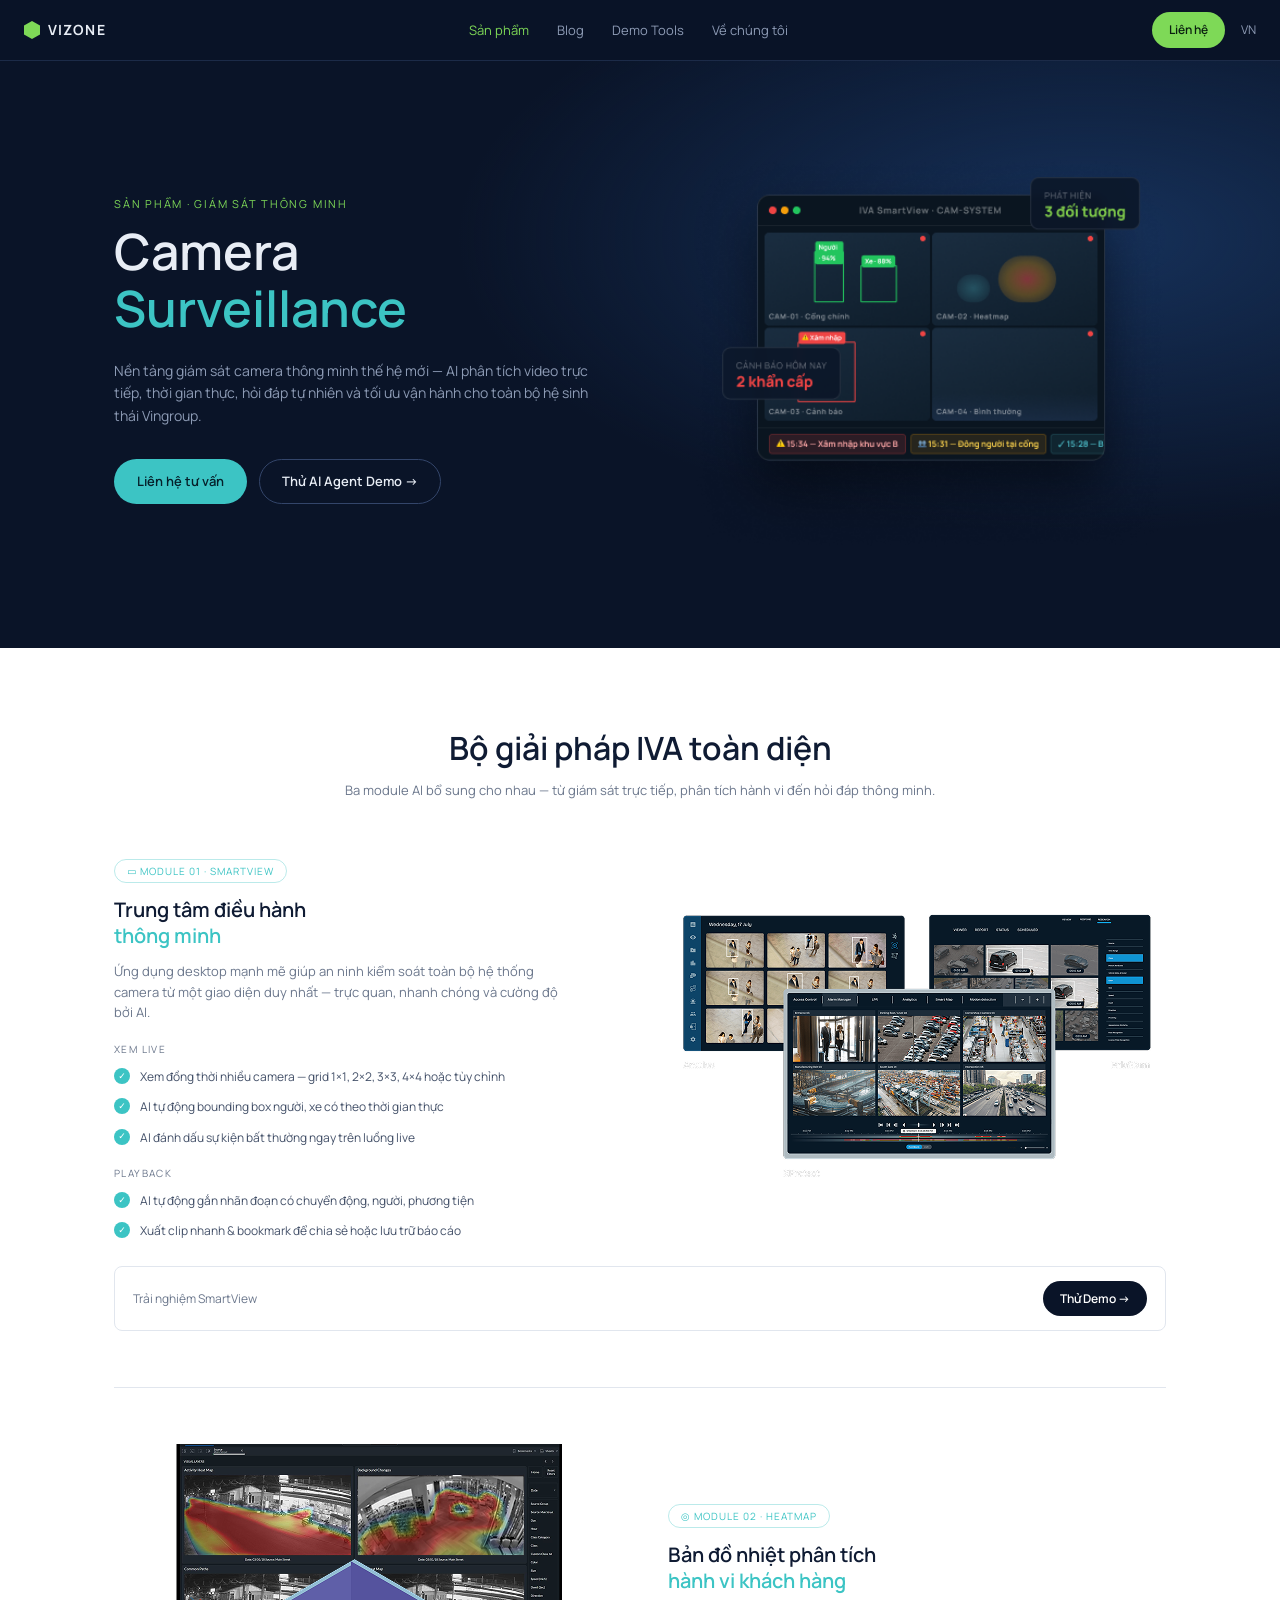
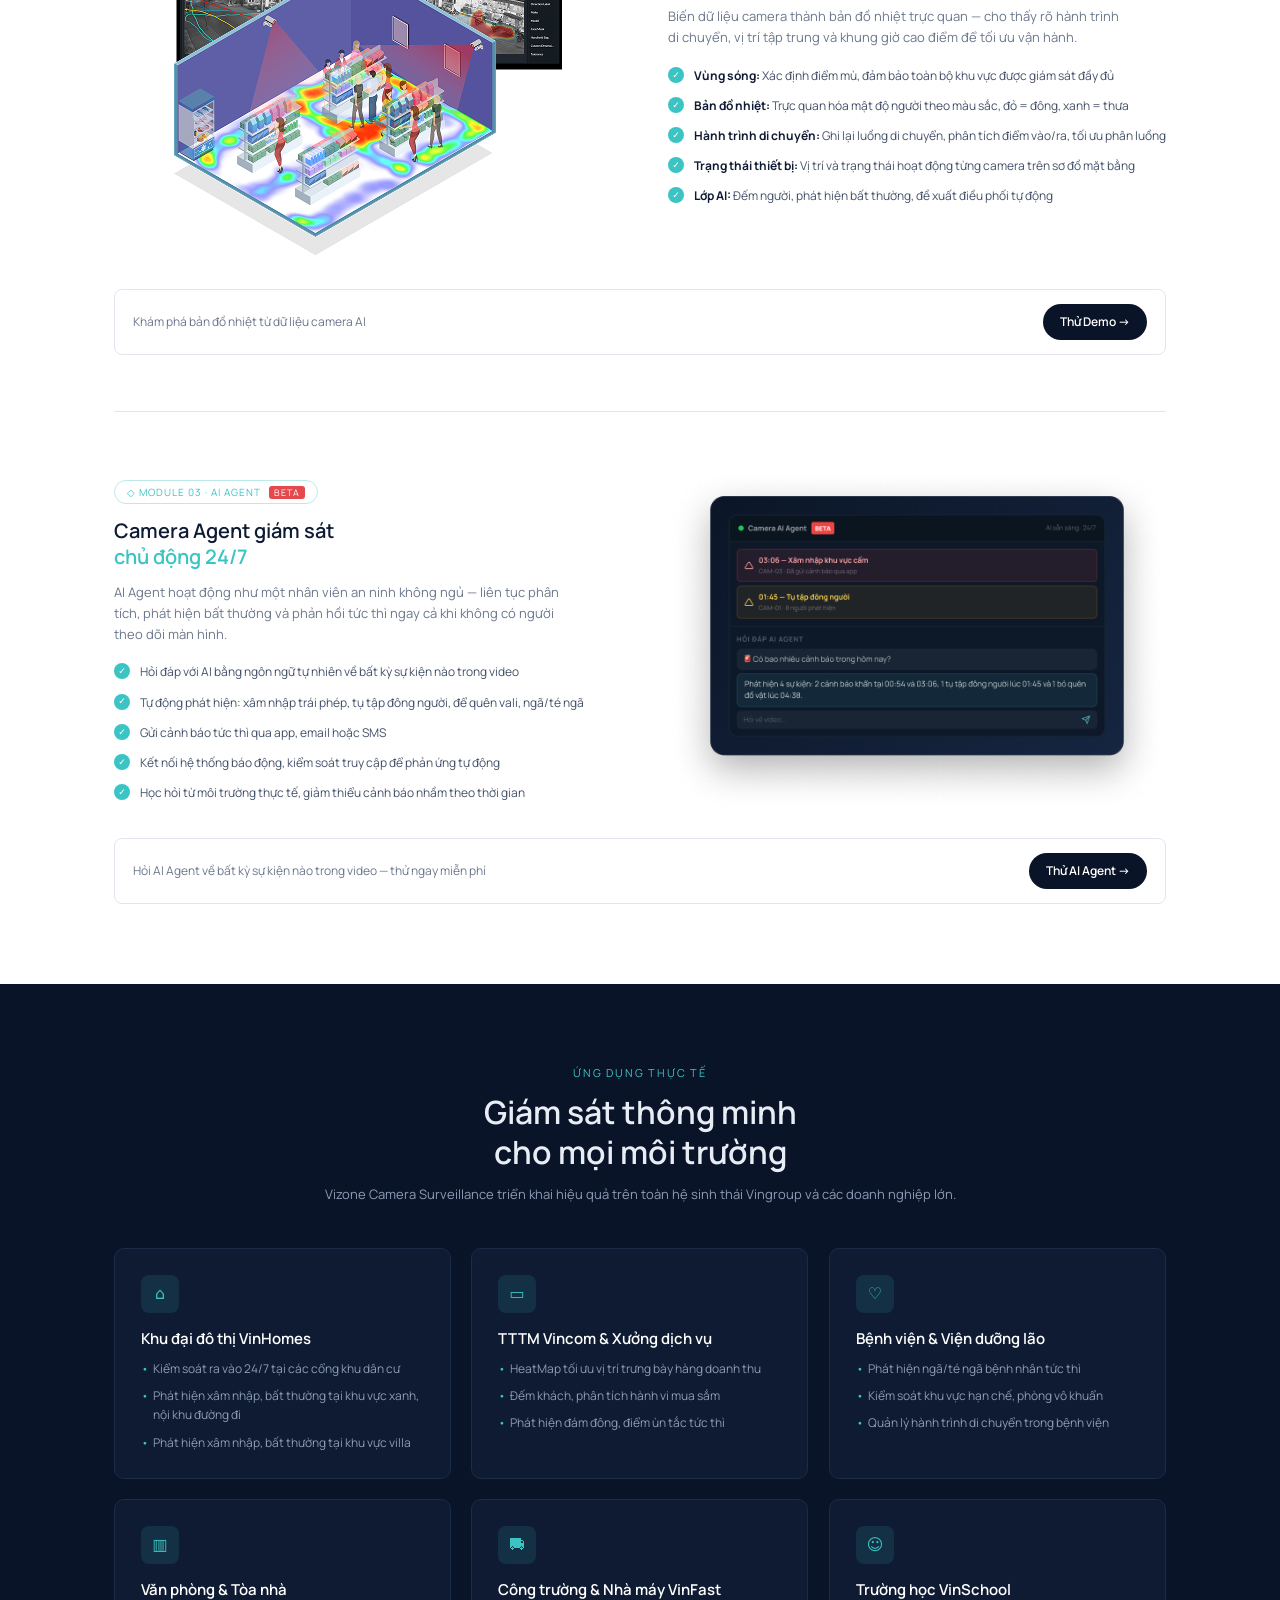
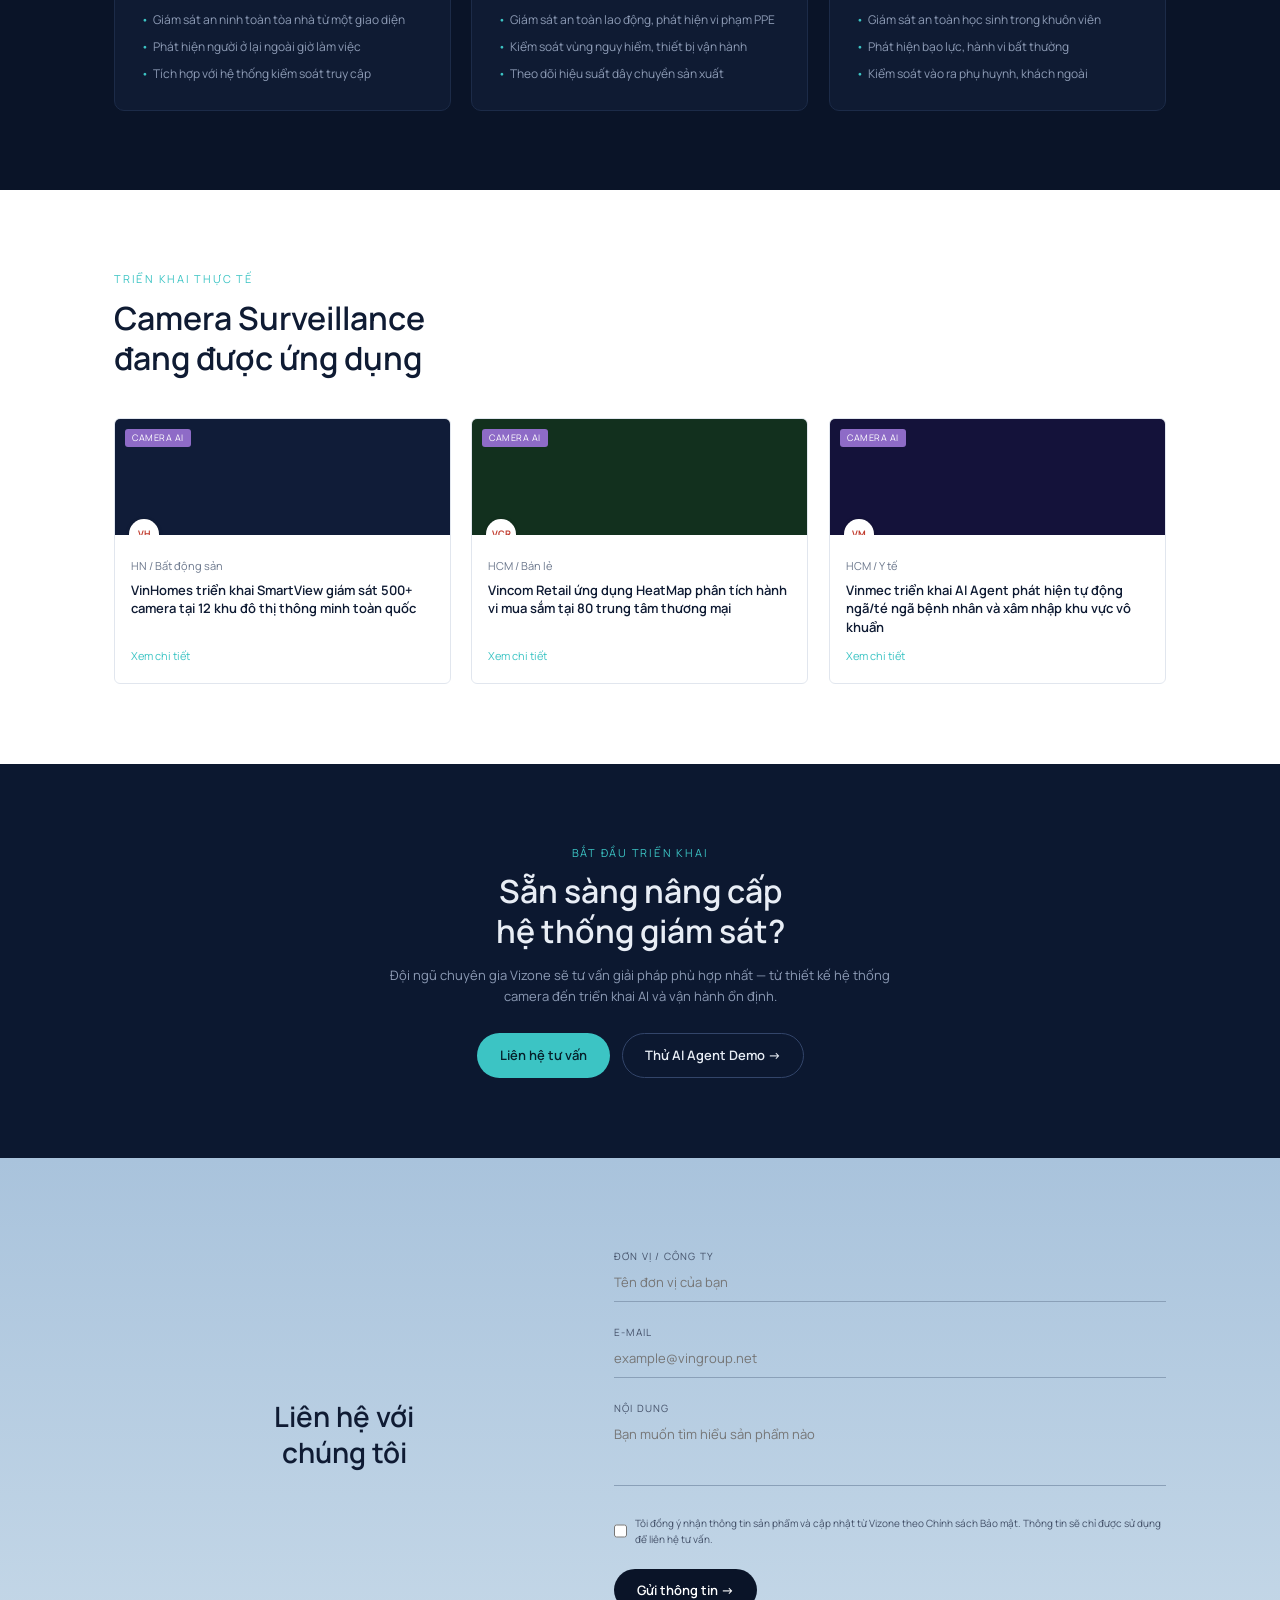
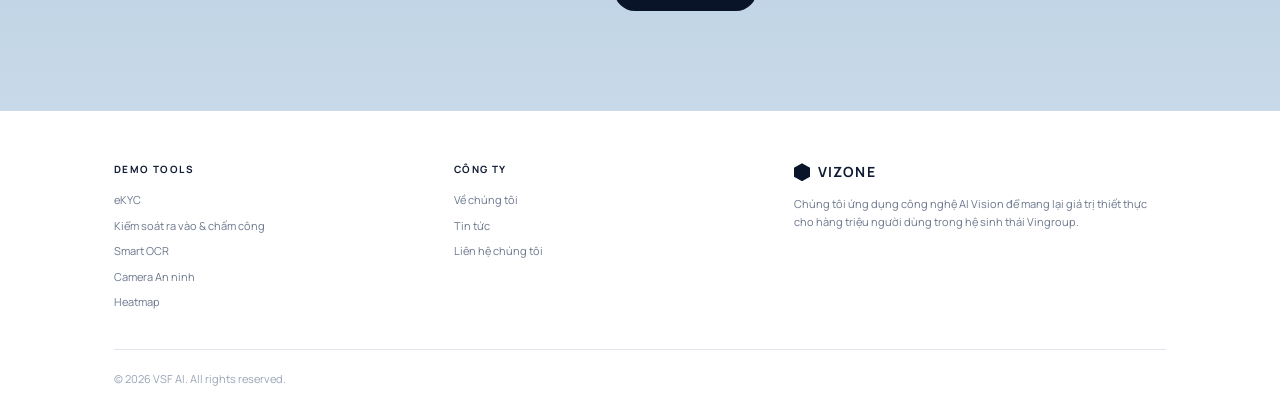
==== commit 20f57a5d: "Add files via upload" ====
--- a/camera-surveillance.html
+++ b/camera-surveillance.html
@@ -31,13 +31,13 @@
       <ul class="chk"><li>Xem đồng thời nhiều camera — grid 1×1, 2×2, 3×3, 4×4 hoặc tùy chỉnh</li><li>AI tự động bounding box người, xe có theo thời gian thực</li><li>AI đánh dấu sự kiện bất thường ngay trên luồng live</li></ul>
       <div class="sub">Playback</div>
       <ul class="chk"><li>AI tự động gắn nhãn đoạn có chuyển động, người, phương tiện</li><li>Xuất clip nhanh &amp; bookmark để chia sẻ hoặc lưu trữ báo cáo</li></ul></div>
-    <div class="art"><img src="images/camera-trungtamdieuhanh.png" alt="Trung tâm điều hành thông minh SmartView" loading="lazy"></div>
+    <div class="art"><img src="images/camera-trungtamdieuhanh.png" alt="Trung tâm điều hành thông minh SmartView"></div>
   </div>
   <div class="cta-bar"><span>Trải nghiệm SmartView</span><a class="btn btn-dark btn-sm" href="#">Thử Demo →</a></div>
   <hr class="sep">
 
   <div class="split">
-    <div class="art"><img src="images/camera-heatmap.png" alt="Bản đồ nhiệt HeatMap phân tích hành vi khách hàng" loading="lazy"></div>
+    <div class="art"><img src="images/camera-heatmap.png" alt="Bản đồ nhiệt HeatMap phân tích hành vi khách hàng"></div>
     <div><span class="pill">◎ Module 02 · HeatMap</span><h3 class="t">Bản đồ nhiệt phân tích<br><span style="color:var(--teal)">hành vi khách hàng</span></h3>
       <p class="lead" style="margin:12px 0 18px">Biến dữ liệu camera thành bản đồ nhiệt trực quan — cho thấy rõ hành trình di chuyển, vị trí tập trung và khung giờ cao điểm để tối ưu vận hành.</p>
       <ul class="chk"><li><b>Vùng sóng:</b> Xác định điểm mù, đảm bảo toàn bộ khu vực được giám sát đầy đủ</li><li><b>Bản đồ nhiệt:</b> Trực quan hóa mật độ người theo màu sắc, đỏ = đông, xanh = thưa</li><li><b>Hành trình di chuyển:</b> Ghi lại luồng di chuyển, phân tích điểm vào/ra, tối ưu phân luồng</li><li><b>Trạng thái thiết bị:</b> Vị trí và trạng thái hoạt động từng camera trên sơ đồ mặt bằng</li><li><b>Lớp AI:</b> Đếm người, phát hiện bất thường, đề xuất điều phối tự động</li></ul></div>
@@ -49,7 +49,7 @@
     <div><span class="pill beta">◇ Module 03 · AI Agent</span><h3 class="t">Camera Agent giám sát<br><span style="color:var(--teal)">chủ động 24/7</span></h3>
       <p class="lead" style="margin:12px 0 18px">AI Agent hoạt động như một nhân viên an ninh không ngủ — liên tục phân tích, phát hiện bất thường và phản hồi tức thì ngay cả khi không có người theo dõi màn hình.</p>
       <ul class="chk"><li>Hỏi đáp với AI bằng ngôn ngữ tự nhiên về bất kỳ sự kiện nào trong video</li><li>Tự động phát hiện: xâm nhập trái phép, tụ tập đông người, để quên vali, ngã/té ngã</li><li>Gửi cảnh báo tức thì qua app, email hoặc SMS</li><li>Kết nối hệ thống báo động, kiểm soát truy cập để phản ứng tự động</li><li>Học hỏi từ môi trường thực tế, giảm thiểu cảnh báo nhầm theo thời gian</li></ul></div>
-    <div class="art"><img src="images/AI_Agent_visual.png" alt="Camera AI Agent giám sát chủ động 24/7" loading="lazy"></div>
+    <div class="art"><img src="images/AI_Agent_visual.png" alt="Camera AI Agent giám sát chủ động 24/7"></div>
   </div>
   <div class="cta-bar"><span>Hỏi AI Agent về bất kỳ sự kiện nào trong video — thử ngay miễn phí</span><a class="btn btn-dark btn-sm" href="#">Thử AI Agent →</a></div>
 </div></section>
